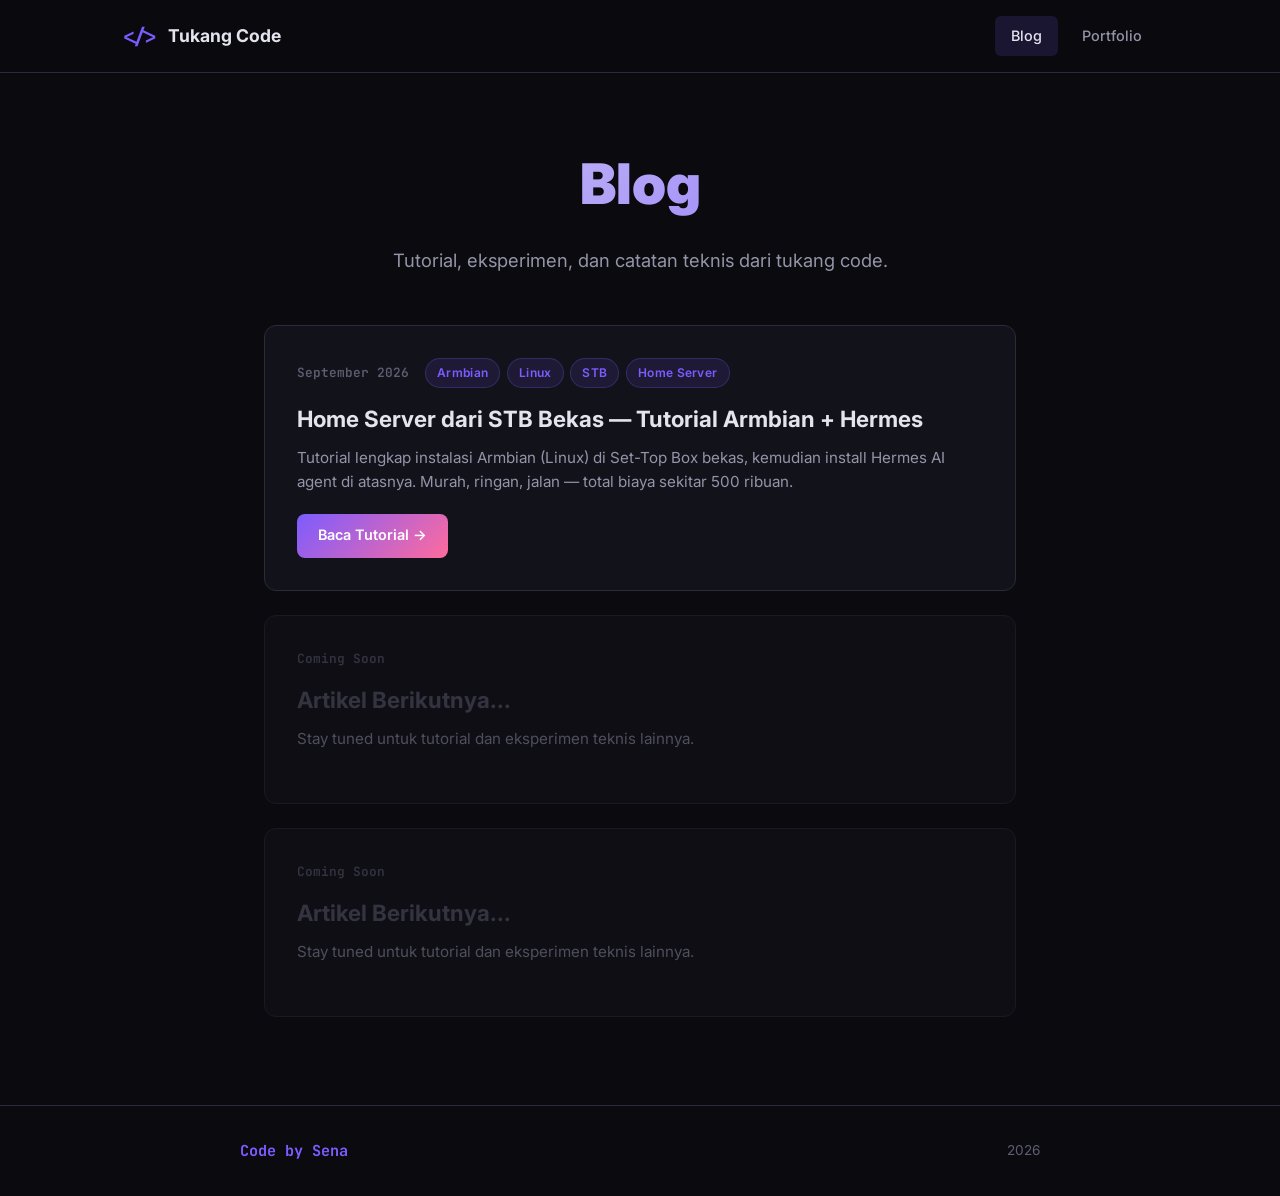
==== blog/index.html @ d5a66997 "Restructure: blog/ folder for blog content, portfolio as root index.html" ====
<!DOCTYPE html>
<html lang="id">
<head>
    <meta charset="UTF-8">
    <meta name="viewport" content="width=device-width, initial-scale=1.0">
    <title>Blog | Tukang Code</title>
    <link rel="stylesheet" href="index.css">
    <link rel="preconnect" href="https://fonts.googleapis.com">
    <link href="https://fonts.googleapis.com/css2?family=JetBrains+Mono:wght@400;700&family=Inter:wght@300;400;600;700;900&display=swap" rel="stylesheet">
</head>
<body>

    <!-- HEADER -->
    <header class="site-header">
        <div class="header-inner">
            <a href="index.html" class="logo">
                <span class="logo-icon">&lt;/&gt;</span>
                <span class="logo-text">Tukang Code</span>
            </a>
            <nav class="main-nav">
                <a href="index.html" class="nav-link active">Blog</a>
                <a href="../portfolio.html" class="nav-link">Portfolio</a>
            </nav>
        </div>
    </header>

    <!-- HERO -->
    <section class="blog-hero">
        <h1>Blog</h1>
        <p class="blog-sub">Tutorial, eksperimen, dan catatan teknis dari tukang code.</p>
    </section>

    <!-- BLOG LIST -->
    <main class="blog-container">

        <!-- Article Card 1: Armbian Tutorial -->
        <article class="article-card">
            <div class="article-meta">
                <span class="article-date">September 2026</span>
                <div class="article-tags">
                    <span class="tag">Armbian</span>
                    <span class="tag">Linux</span>
                    <span class="tag">STB</span>
                    <span class="tag">Home Server</span>
                </div>
            </div>
            <h2 class="article-title">
                <a href="blogpost1.html">Home Server dari STB Bekas — Tutorial Armbian + Hermes</a>
            </h2>
            <p class="article-excerpt">
                Tutorial lengkap instalasi Armbian (Linux) di Set-Top Box bekas, kemudian install Hermes AI agent di atasnya. Murah, ringan, jalan — total biaya sekitar 500 ribuan.
            </p>
            <a href="blogpost1.html" class="read-more">Baca Tutorial →</a>
        </article>

        <!-- Article Card 2: Placeholder -->
        <article class="article-card article-placeholder">
            <div class="article-meta">
                <span class="article-date">Coming Soon</span>
            </div>
            <h2 class="article-title">
                <span class="placeholder-text">Artikel Berikutnya...</span>
            </h2>
            <p class="article-excerpt">
                Stay tuned untuk tutorial dan eksperimen teknis lainnya.
            </p>
        </article>

        <!-- Article Card 3: Placeholder -->
        <article class="article-card article-placeholder">
            <div class="article-meta">
                <span class="article-date">Coming Soon</span>
            </div>
            <h2 class="article-title">
                <span class="placeholder-text">Artikel Berikutnya...</span>
            </h2>
            <p class="article-excerpt">
                Stay tuned untuk tutorial dan eksperimen teknis lainnya.
            </p>
        </article>

    </main>

    <!-- FOOTER -->
    <footer>
        <div class="footer-inner">
            <p class="footer-credit">Code by Sena</p>
            <p class="footer-year">2026</p>
        </div>
    </footer>

</body>
</html>
---- blog/index.css ----
/* ===== RESET & BASE ===== */
*, *::before, *::after {
    margin: 0;
    padding: 0;
    box-sizing: border-box;
}

:root {
    --bg-primary: #0a0a0f;
    --bg-card: #12121a;
    --bg-card-hover: #1a1a25;
    --text-primary: #e4e4ef;
    --text-secondary: #9494a8;
    --text-muted: #5e5e72;
    --accent: #7c5cff;
    --accent-secondary: #ff6b9d;
    --border: #2a2a3a;
    --border-light: #3a3a4a;
    --radius: 12px;
    --radius-sm: 8px;
    --font-body: 'Inter', -apple-system, BlinkMacSystemFont, sans-serif;
    --font-mono: 'JetBrains Mono', 'Fira Code', monospace;
}

html {
    scroll-behavior: smooth;
    scrollbar-width: thin;
    scrollbar-color: var(--accent) var(--bg-primary);
}

body {
    font-family: var(--font-body);
    background: var(--bg-primary);
    color: var(--text-primary);
    line-height: 1.7;
    overflow-x: hidden;
}

/* ===== HEADER ===== */
.site-header {
    background: rgba(10, 10, 15, 0.85);
    backdrop-filter: blur(20px);
    border-bottom: 1px solid var(--border);
    position: sticky;
    top: 0;
    z-index: 100;
}

.header-inner {
    max-width: 1100px;
    margin: 0 auto;
    padding: 1rem 2rem;
    display: flex;
    justify-content: space-between;
    align-items: center;
}

.logo {
    display: flex;
    align-items: center;
    gap: 0.6rem;
    text-decoration: none;
    color: var(--text-primary);
}

.logo-icon {
    font-family: var(--font-mono);
    font-size: 1.3rem;
    font-weight: 700;
    color: var(--accent);
}

.logo-text {
    font-size: 1.1rem;
    font-weight: 700;
}

.main-nav {
    display: flex;
    gap: 0.5rem;
}

.nav-link {
    padding: 0.5rem 1rem;
    color: var(--text-secondary);
    text-decoration: none;
    font-size: 0.9rem;
    font-weight: 500;
    border-radius: 6px;
    transition: all 0.2s;
}

.nav-link:hover,
.nav-link.active {
    color: var(--text-primary);
    background: rgba(124, 92, 255, 0.15);
}

/* ===== BLOG HERO ===== */
.blog-hero {
    max-width: 1100px;
    margin: 0 auto;
    padding: 4rem 2rem 3rem;
    text-align: center;
}

.blog-hero h1 {
    font-size: clamp(2.5rem, 5vw, 3.5rem);
    font-weight: 900;
    margin-bottom: 0.8rem;
    background: linear-gradient(135deg, var(--text-primary) 0%, var(--accent) 100%);
    -webkit-background-clip: text;
    -webkit-text-fill-color: transparent;
    background-clip: text;
}

.blog-sub {
    font-size: 1.15rem;
    color: var(--text-secondary);
    max-width: 500px;
    margin: 0 auto;
}

/* ===== BLOG CONTAINER ===== */
.blog-container {
    max-width: 800px;
    margin: 0 auto;
    padding: 0 1.5rem 4rem;
}

/* ===== ARTICLE CARDS ===== */
.article-card {
    background: var(--bg-card);
    border: 1px solid var(--border);
    border-radius: var(--radius);
    padding: 2rem;
    margin-bottom: 1.5rem;
    transition: all 0.3s;
}

.article-card:hover {
    border-color: var(--border-light);
    transform: translateY(-4px);
    box-shadow: 0 12px 40px rgba(0, 0, 0, 0.3);
}

.article-card.article-placeholder {
    opacity: 0.5;
}

.article-meta {
    display: flex;
    align-items: center;
    gap: 1rem;
    margin-bottom: 1rem;
    flex-wrap: wrap;
}

.article-date {
    font-family: var(--font-mono);
    font-size: 0.8rem;
    color: var(--text-muted);
    font-weight: 600;
}

.article-tags {
    display: flex;
    flex-wrap: wrap;
    gap: 0.4rem;
}

.tag {
    padding: 0.25rem 0.7rem;
    background: rgba(124, 92, 255, 0.12);
    border: 1px solid rgba(124, 92, 255, 0.25);
    border-radius: 50px;
    font-size: 0.75rem;
    font-weight: 600;
    color: var(--accent);
    letter-spacing: 0.3px;
}

.article-title {
    font-size: 1.4rem;
    font-weight: 700;
    margin-bottom: 0.8rem;
    line-height: 1.3;
}

.article-title a {
    color: var(--text-primary);
    text-decoration: none;
    transition: color 0.2s;
}

.article-title a:hover {
    color: var(--accent);
}

.placeholder-text {
    color: var(--text-muted);
}

.article-excerpt {
    color: var(--text-secondary);
    font-size: 0.95rem;
    margin-bottom: 1.2rem;
    line-height: 1.6;
}

.read-more {
    display: inline-block;
    padding: 0.6rem 1.3rem;
    background: linear-gradient(135deg, var(--accent), var(--accent-secondary));
    color: white;
    text-decoration: none;
    border-radius: var(--radius-sm);
    font-weight: 600;
    font-size: 0.9rem;
    transition: transform 0.2s, box-shadow 0.2s;
}

.read-more:hover {
    transform: translateY(-2px);
    box-shadow: 0 8px 25px rgba(124, 92, 255, 0.3);
}

/* ===== FOOTER ===== */
footer {
    border-top: 1px solid var(--border);
    padding: 2rem;
    text-align: center;
}

.footer-inner {
    max-width: 800px;
    margin: 0 auto;
    display: flex;
    justify-content: space-between;
    align-items: center;
}

.footer-credit {
    font-family: var(--font-mono);
    font-weight: 700;
    color: var(--accent);
    font-size: 0.95rem;
}

.footer-year {
    color: var(--text-muted);
    font-size: 0.85rem;
}

/* ===== RESPONSIVE ===== */
@media (max-width: 768px) {
    .blog-hero {
        padding: 3rem 1.5rem 2rem;
    }

    .article-card {
        padding: 1.5rem;
    }

    .article-title {
        font-size: 1.2rem;
    }

    .footer-inner {
        flex-direction: column;
        gap: 0.5rem;
    }
}

@media (max-width: 480px) {
    .header-inner {
        padding: 0.8rem 1rem;
    }

    .blog-hero h1 {
        font-size: 2rem;
    }

    .blog-container {
        padding: 0 1rem 3rem;
    }
}

/* ===== ANIMATIONS ===== */
@keyframes fadeInUp {
    from {
        opacity: 0;
        transform: translateY(30px);
    }
    to {
        opacity: 1;
        transform: translateY(0);
    }
}

.article-card {
    animation: fadeInUp 0.6s ease-out;
}

.article-card:nth-child(2) {
    animation-delay: 0.1s;
}

.article-card:nth-child(3) {
    animation-delay: 0.2s;
}

/* ===== SCROLLBAR ===== */
::-webkit-scrollbar {
    width: 8px;
    height: 8px;
}

::-webkit-scrollbar-track {
    background: var(--bg-primary);
}

::-webkit-scrollbar-thumb {
    background: var(--border-light);
    border-radius: 4px;
}

::-webkit-scrollbar-thumb:hover {
    background: var(--accent);
}
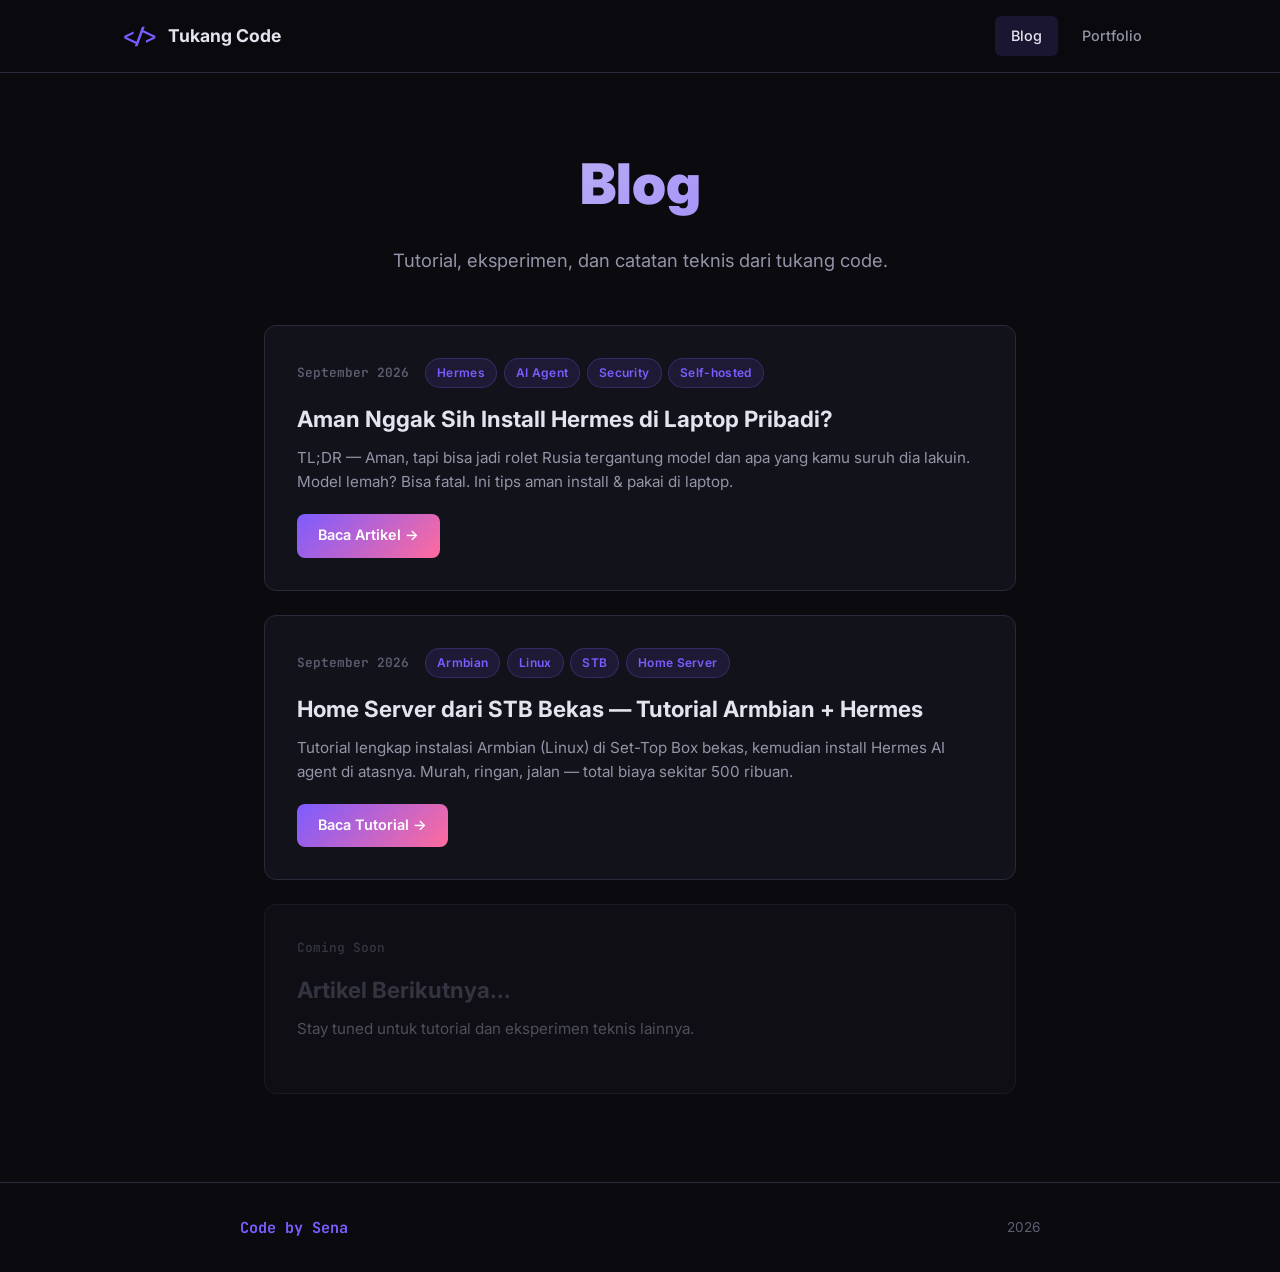
==== commit 4ffb4732: "feat(blog): tambah artikel 'Aman Nggak Sih Install Hermes di Laptop Pribadi' - Tulis blogpost2.html:" ====
--- a/blog/index.html
+++ b/blog/index.html
@@ -33,7 +33,27 @@
     <!-- BLOG LIST -->
     <main class="blog-container">
 
-        <!-- Article Card 1: Armbian Tutorial -->
+        <!-- Article Card 1: Aman Nggak Sih Install Hermes di Laptop -->
+        <article class="article-card">
+            <div class="article-meta">
+                <span class="article-date">September 2026</span>
+                <div class="article-tags">
+                    <span class="tag">Hermes</span>
+                    <span class="tag">AI Agent</span>
+                    <span class="tag">Security</span>
+                    <span class="tag">Self-hosted</span>
+                </div>
+            </div>
+            <h2 class="article-title">
+                <a href="blogpost2.html">Aman Nggak Sih Install Hermes di Laptop Pribadi?</a>
+            </h2>
+            <p class="article-excerpt">
+                TL;DR — Aman, tapi bisa jadi rolet Rusia tergantung model dan apa yang kamu suruh dia lakuin. Model lemah? Bisa fatal. Ini tips aman install & pakai di laptop.
+            </p>
+            <a href="blogpost2.html" class="read-more">Baca Artikel →</a>
+        </article>
+
+        <!-- Article Card 2: Armbian Tutorial -->
         <article class="article-card">
             <div class="article-meta">
                 <span class="article-date">September 2026</span>
@@ -51,19 +71,6 @@
                 Tutorial lengkap instalasi Armbian (Linux) di Set-Top Box bekas, kemudian install Hermes AI agent di atasnya. Murah, ringan, jalan — total biaya sekitar 500 ribuan.
             </p>
             <a href="blogpost1.html" class="read-more">Baca Tutorial →</a>
-        </article>
-
-        <!-- Article Card 2: Placeholder -->
-        <article class="article-card article-placeholder">
-            <div class="article-meta">
-                <span class="article-date">Coming Soon</span>
-            </div>
-            <h2 class="article-title">
-                <span class="placeholder-text">Artikel Berikutnya...</span>
-            </h2>
-            <p class="article-excerpt">
-                Stay tuned untuk tutorial dan eksperimen teknis lainnya.
-            </p>
         </article>
 
         <!-- Article Card 3: Placeholder -->
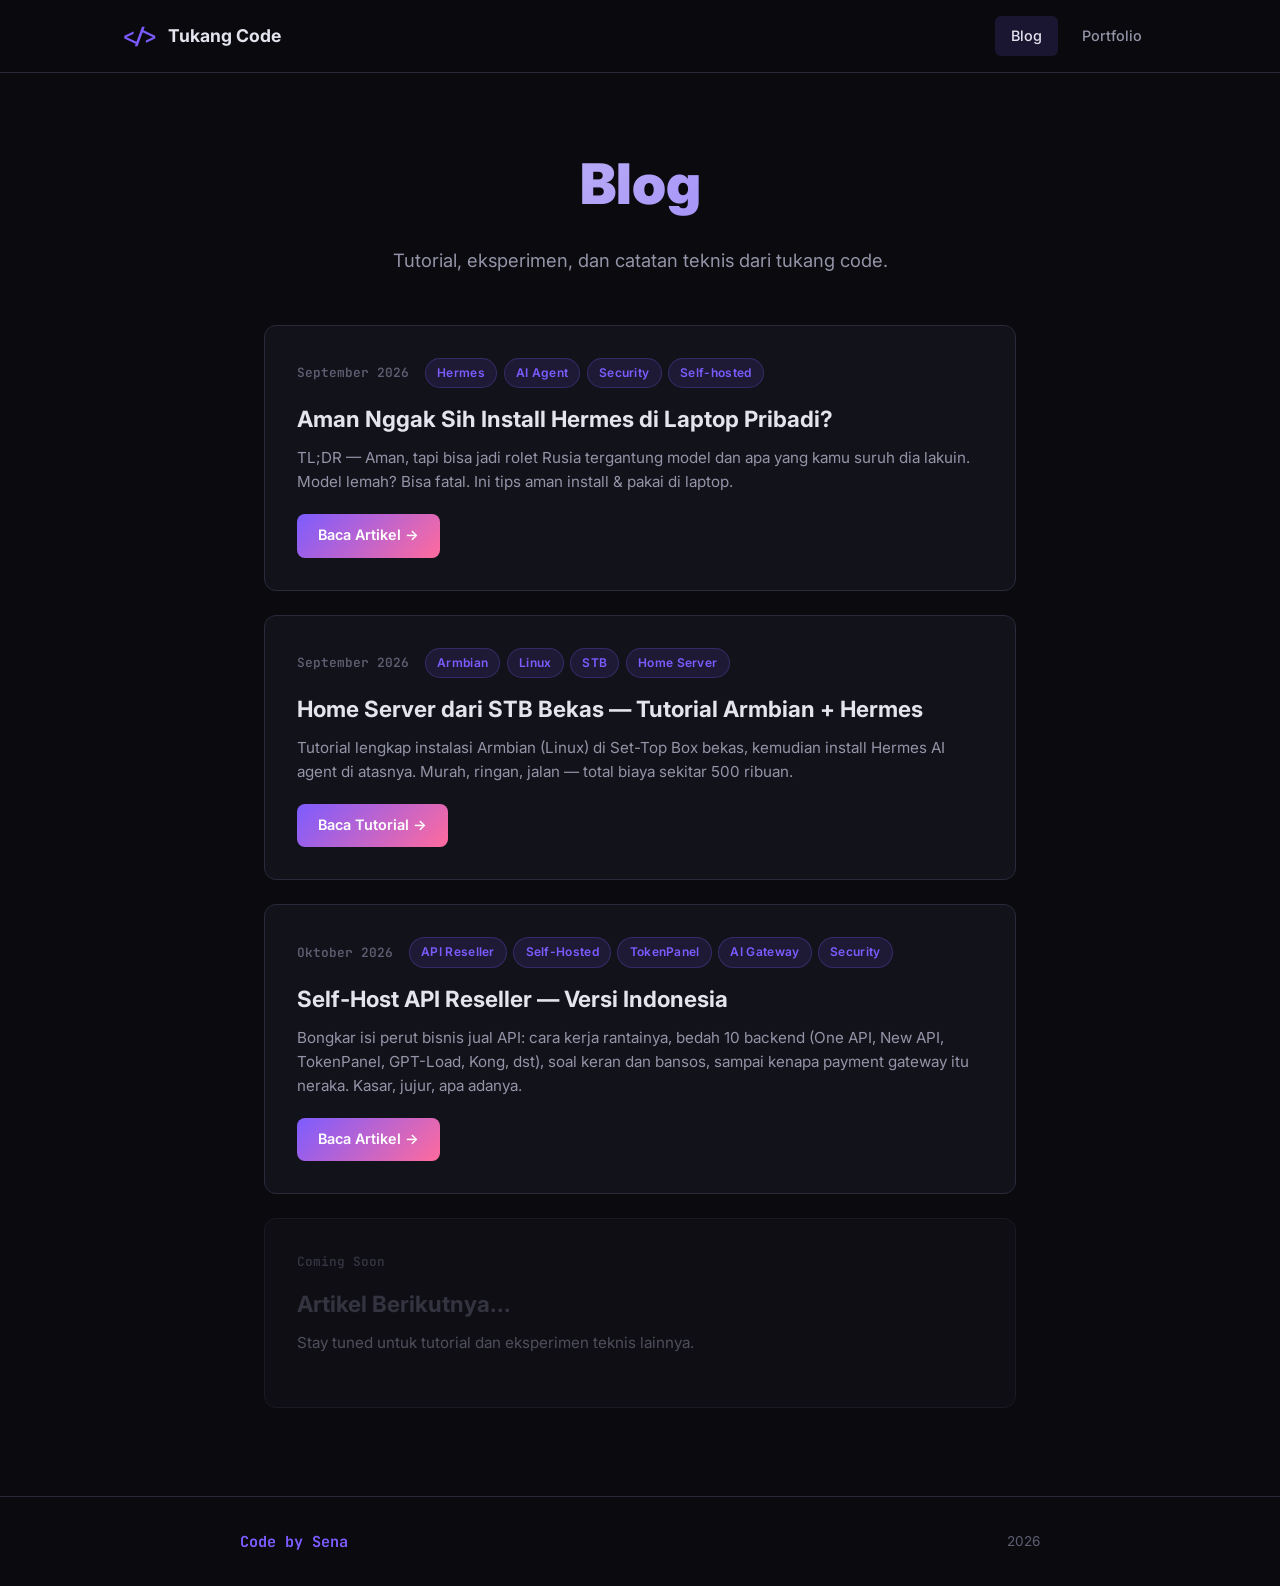
==== commit 12f30073: "Add blog post: Self-Host API Reseller — Versi Indonesia Laporan lapangan soal bisnis jual API self-h" ====
--- a/blog/index.html
+++ b/blog/index.html
@@ -73,6 +73,27 @@
             <a href="blogpost1.html" class="read-more">Baca Tutorial →</a>
         </article>
 
+        <!-- Article Card: Self-Host API Reseller — Versi Indonesia -->
+        <article class="article-card">
+            <div class="article-meta">
+                <span class="article-date">Oktober 2026</span>
+                <div class="article-tags">
+                    <span class="tag">API Reseller</span>
+                    <span class="tag">Self-Hosted</span>
+                    <span class="tag">TokenPanel</span>
+                    <span class="tag">AI Gateway</span>
+                    <span class="tag">Security</span>
+                </div>
+            </div>
+            <h2 class="article-title">
+                <a href="selfhost-api-reseller.html">Self-Host API Reseller — Versi Indonesia</a>
+            </h2>
+            <p class="article-excerpt">
+                Bongkar isi perut bisnis jual API: cara kerja rantainya, bedah 10 backend (One API, New API, TokenPanel, GPT-Load, Kong, dst), soal keran dan bansos, sampai kenapa payment gateway itu neraka. Kasar, jujur, apa adanya.
+            </p>
+            <a href="selfhost-api-reseller.html" class="read-more">Baca Artikel →</a>
+        </article>
+
         <!-- Article Card 3: Placeholder -->
         <article class="article-card article-placeholder">
             <div class="article-meta">
